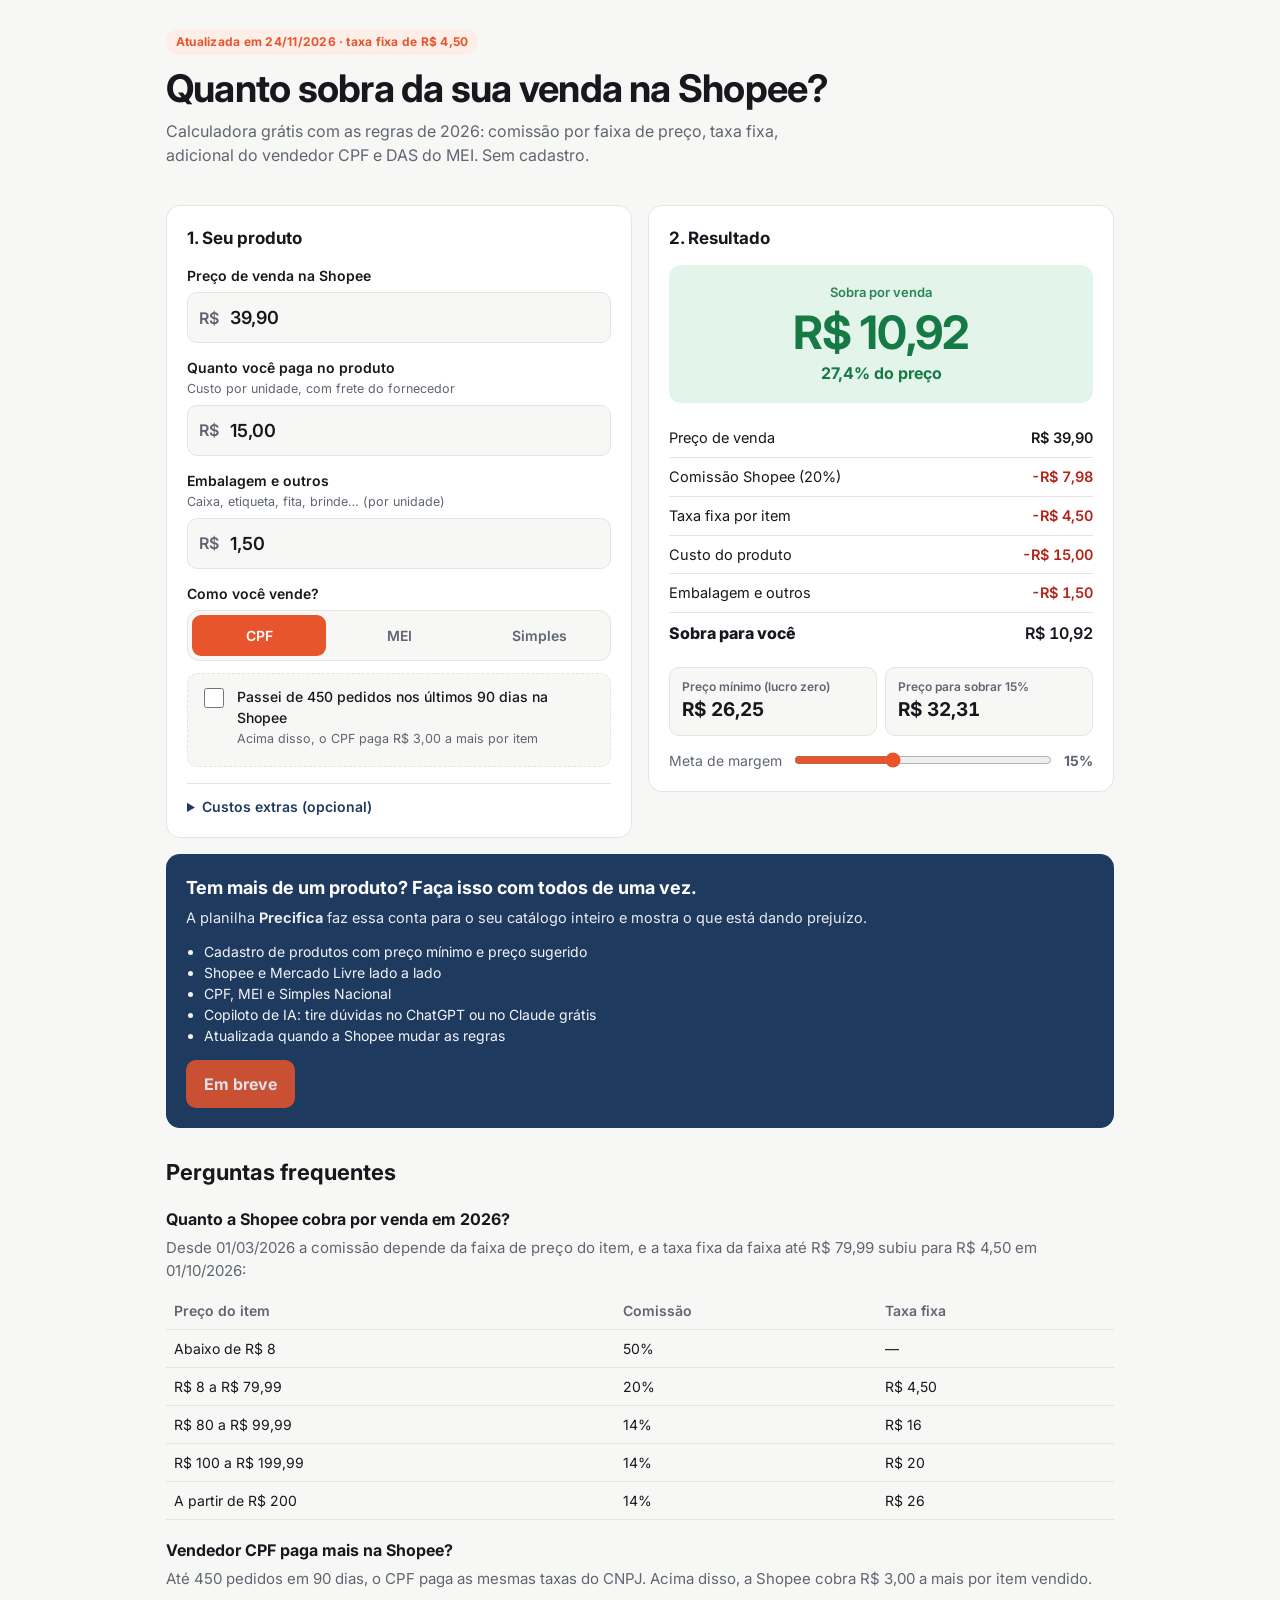
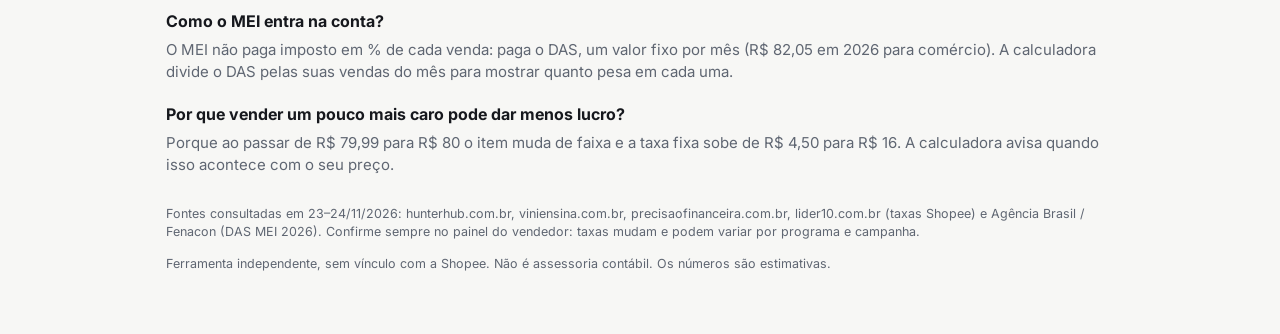
==== index.html @ aafb4a10 "Calculadora de taxas da Shopee 2026 (CPF, MEI e Simples) Co-Authored-By: Claude Opus 5.5 <noreply@an" ====
<!doctype html>
<html lang="pt-BR">
<head>
<meta charset="utf-8">
<meta name="viewport" content="width=device-width, initial-scale=1">
<title>Calculadora de Taxas da Shopee 2026 (CPF e MEI) — Grátis | Precifica</title>
<meta name="description" content="Calcule grátis quanto sobra em cada venda na Shopee com as taxas de 2026: comissão por faixa, taxa fixa de R$ 4,50, adicional do vendedor CPF e DAS do MEI. Descubra o preço mínimo e o preço certo.">
<meta property="og:title" content="Calculadora de Taxas da Shopee 2026 — CPF e MEI">
<meta property="og:description" content="Descubra em 30 segundos quanto sobra em cada venda na Shopee com as regras de 2026.">
<meta property="og:type" content="website">
<link rel="preconnect" href="https://fonts.googleapis.com">
<link rel="preconnect" href="https://fonts.gstatic.com" crossorigin>
<link href="https://fonts.googleapis.com/css2?family=Inter:wght@400;500;600;700;800&display=swap" rel="stylesheet">
<style>
:root{
  --bg:#f7f7f5; --card:#ffffff; --ink:#16181d; --muted:#5f6672; --line:#e4e4e0;
  --accent:#e8552d; --accent-ink:#ffffff; --accent-soft:#fdeee8;
  --good:#167a45; --good-soft:#e3f4ea; --warn:#9a5b00; --warn-soft:#fdf1dc; --bad:#b42318; --bad-soft:#fde5e3;
  --navy:#1f3a5f; --radius:14px;
}
@media (prefers-color-scheme: dark){
  :root:not([data-theme="light"]){
    --bg:#111317; --card:#1a1d23; --ink:#eceef2; --muted:#a2a9b5; --line:#2c3039;
    --accent:#ff7a52; --accent-ink:#1a0d08; --accent-soft:#3a2118;
    --good:#5fd08f; --good-soft:#163024; --warn:#f2b555; --warn-soft:#332611; --bad:#ff8a80; --bad-soft:#3a1a18;
    --navy:#9fbbe0;
  }
}
:root[data-theme="dark"]{
  --bg:#111317; --card:#1a1d23; --ink:#eceef2; --muted:#a2a9b5; --line:#2c3039;
  --accent:#ff7a52; --accent-ink:#1a0d08; --accent-soft:#3a2118;
  --good:#5fd08f; --good-soft:#163024; --warn:#f2b555; --warn-soft:#332611; --bad:#ff8a80; --bad-soft:#3a1a18;
  --navy:#9fbbe0;
}
*{box-sizing:border-box}
html,body{margin:0}
body{background:var(--bg);color:var(--ink);font-family:Inter,system-ui,-apple-system,"Segoe UI",Roboto,sans-serif;font-size:16px;line-height:1.5}
.wrap{max-width:980px;margin:0 auto;padding:20px 16px 48px}
header{padding:8px 0 18px}
.badge{display:inline-block;background:var(--accent-soft);color:var(--accent);font-weight:700;font-size:12px;letter-spacing:.02em;padding:4px 10px;border-radius:999px}
h1{font-size:clamp(26px,5vw,38px);line-height:1.15;margin:12px 0 8px;letter-spacing:-.02em}
.lead{color:var(--muted);margin:0;max-width:640px}
.grid{display:grid;grid-template-columns:1fr;gap:16px;margin-top:20px}
@media(min-width:860px){.grid{grid-template-columns:1fr 1fr;align-items:start}}
.card{background:var(--card);border:1px solid var(--line);border-radius:var(--radius);padding:20px}
.card h2{font-size:17px;margin:0 0 14px}
label{display:block;font-weight:600;font-size:14px;margin:14px 0 6px}
label:first-of-type{margin-top:0}
.hint{display:block;font-weight:400;color:var(--muted);font-size:12.5px;margin-top:2px}
.money{position:relative}
.money span{position:absolute;left:12px;top:50%;transform:translateY(-50%);color:var(--muted);font-weight:600;pointer-events:none}
input[type=text],input[type=number]{width:100%;font:inherit;font-size:18px;font-weight:600;color:var(--ink);background:var(--bg);border:1.5px solid var(--line);border-radius:10px;padding:11px 12px}
.money input{padding-left:42px}
input:focus{outline:none;border-color:var(--accent)}
.seg{display:grid;grid-template-columns:repeat(3,1fr);gap:6px;background:var(--bg);border:1.5px solid var(--line);border-radius:12px;padding:4px}
.seg button{font:inherit;font-size:14px;font-weight:600;border:0;border-radius:9px;padding:10px 4px;background:transparent;color:var(--muted);cursor:pointer}
.seg button[aria-pressed=true]{background:var(--accent);color:var(--accent-ink)}
.sub{margin-top:12px;padding:12px;border-radius:10px;background:var(--bg);border:1px dashed var(--line)}
.sub label{margin-top:0}
.check{display:flex;gap:10px;align-items:flex-start;font-weight:500;font-size:14px;cursor:pointer}
.check input{width:20px;height:20px;margin-top:2px;accent-color:var(--accent)}
details{margin-top:16px;border-top:1px solid var(--line);padding-top:12px}
summary{cursor:pointer;font-weight:600;font-size:14px;color:var(--navy)}
.row3{display:grid;grid-template-columns:repeat(3,1fr);gap:8px}
.row3 label{font-size:12.5px}
.row3 input{font-size:16px}
.hero{border-radius:12px;padding:18px;text-align:center;background:var(--good-soft);color:var(--good)}
.hero.warn{background:var(--warn-soft);color:var(--warn)}
.hero.bad{background:var(--bad-soft);color:var(--bad)}
.hero small{display:block;font-weight:600;font-size:13px;opacity:.9}
.hero strong{display:block;font-size:clamp(34px,8vw,46px);line-height:1.1;letter-spacing:-.02em;margin:4px 0}
.hero .m{font-weight:700}
.lines{list-style:none;margin:16px 0 0;padding:0}
.lines li{display:flex;justify-content:space-between;gap:12px;padding:8px 0;border-bottom:1px solid var(--line);font-size:14.5px}
.lines li span:last-child{font-variant-numeric:tabular-nums;font-weight:600;white-space:nowrap}
.lines li.tot{font-weight:800;border-bottom:0;font-size:16px}
.lines .neg{color:var(--bad)}
.pills{display:grid;grid-template-columns:1fr 1fr;gap:8px;margin-top:14px}
.pill{background:var(--bg);border:1px solid var(--line);border-radius:10px;padding:10px 12px}
.pill small{display:block;color:var(--muted);font-size:12px;font-weight:600}
.pill b{font-size:19px;font-variant-numeric:tabular-nums}
.tip{margin-top:14px;padding:12px 14px;border-radius:10px;background:var(--warn-soft);color:var(--warn);font-size:14px;font-weight:600}
.tip[hidden]{display:none}
.target{display:flex;align-items:center;gap:10px;margin-top:14px;font-size:14px;color:var(--muted)}
.target input{flex:1;accent-color:var(--accent)}
.cta{margin-top:16px;background:var(--navy);color:#fff;border-radius:var(--radius);padding:20px}
:root[data-theme="dark"] .cta{background:#22324a}
@media (prefers-color-scheme: dark){:root:not([data-theme="light"]) .cta{background:#22324a}}
.cta h3{margin:0 0 6px;font-size:18px}
.cta p{margin:0 0 12px;opacity:.9;font-size:14.5px}
.cta ul{margin:0 0 14px;padding-left:18px;font-size:14px;opacity:.95}
.btn{display:inline-block;background:var(--accent);color:#fff;text-decoration:none;font-weight:700;padding:12px 18px;border-radius:10px}
.faq{margin-top:28px}
.faq h2{font-size:22px;margin:0 0 12px}
.faq h3{font-size:16px;margin:18px 0 6px}
.faq p{margin:0;color:var(--muted);font-size:15px}
table{width:100%;border-collapse:collapse;margin-top:10px;font-size:14px}
th,td{text-align:left;padding:8px;border-bottom:1px solid var(--line)}
th{color:var(--muted);font-weight:600}
footer{margin-top:28px;color:var(--muted);font-size:12.5px}
.sticky{position:fixed;left:0;right:0;bottom:0;display:flex;justify-content:space-between;align-items:center;gap:12px;padding:12px 16px;background:var(--card);border-top:1px solid var(--line);box-shadow:0 -6px 20px rgba(0,0,0,.08);font-weight:700;z-index:10;transition:transform .2s}
.sticky.off{transform:translateY(110%)}
.sticky b{font-size:20px}
.sticky .s-good{color:var(--good)} .sticky .s-warn{color:var(--warn)} .sticky .s-bad{color:var(--bad)}
.sticky a{font-size:14px;color:var(--accent);text-decoration:none;white-space:nowrap}
@media(min-width:860px){.sticky{display:none}}
@media(max-width:859px){.wrap{padding-bottom:90px}}
footer a{color:var(--muted)}
</style>
</head>
<body>
<div class="wrap">
  <header>
    <span class="badge">Atualizada em 24/11/2026 · taxa fixa de R$ 4,50</span>
    <h1>Quanto sobra da sua venda na Shopee?</h1>
    <p class="lead">Calculadora grátis com as regras de 2026: comissão por faixa de preço, taxa fixa, adicional do vendedor CPF e DAS do MEI. Sem cadastro.</p>
  </header>

  <div class="grid">
    <section class="card" aria-labelledby="t-dados">
      <h2 id="t-dados">1. Seu produto</h2>
      <label for="preco">Preço de venda na Shopee</label>
      <div class="money"><span>R$</span><input id="preco" type="text" inputmode="decimal" value="39,90" autocomplete="off"></div>
      <label for="custo">Quanto você paga no produto <span class="hint">Custo por unidade, com frete do fornecedor</span></label>
      <div class="money"><span>R$</span><input id="custo" type="text" inputmode="decimal" value="15,00" autocomplete="off"></div>
      <label for="emb">Embalagem e outros <span class="hint">Caixa, etiqueta, fita, brinde… (por unidade)</span></label>
      <div class="money"><span>R$</span><input id="emb" type="text" inputmode="decimal" value="1,50" autocomplete="off"></div>

      <label>Como você vende?</label>
      <div class="seg" role="group" aria-label="Tipo de vendedor">
        <button type="button" data-reg="cpf" aria-pressed="true">CPF</button>
        <button type="button" data-reg="mei" aria-pressed="false">MEI</button>
        <button type="button" data-reg="sn" aria-pressed="false">Simples</button>
      </div>
      <div class="sub" id="sub-cpf">
        <label class="check"><input id="cpf450" type="checkbox"><span>Passei de 450 pedidos nos últimos 90 dias na Shopee<span class="hint">Acima disso, o CPF paga R$ 3,00 a mais por item</span></span></label>
      </div>
      <div class="sub" id="sub-mei" hidden>
        <label for="vendas">Quantas vendas você faz por mês? <span class="hint">O DAS do MEI (R$ 82,05/mês) é dividido entre elas</span></label>
        <input id="vendas" type="number" inputmode="numeric" min="1" value="50">
      </div>
      <div class="sub" id="sub-sn" hidden>
        <label for="aliq">Sua alíquota do Simples (%) <span class="hint">Quem fatura até R$ 180 mil/ano no comércio começa em 4%</span></label>
        <input id="aliq" type="text" inputmode="decimal" value="4">
      </div>

      <details>
        <summary>Custos extras (opcional)</summary>
        <div class="row3" style="margin-top:10px">
          <div><label for="ads">Anúncios (%)</label><input id="ads" type="text" inputmode="decimal" value="0"></div>
          <div><label for="dev">Devoluções (%)</label><input id="dev" type="text" inputmode="decimal" value="0"></div>
          <div><label for="camp">Campanha (%)</label><input id="camp" type="text" inputmode="decimal" value="0"></div>
        </div>
      </details>
    </section>

    <section class="card" aria-labelledby="t-res" aria-live="polite">
      <h2 id="t-res">2. Resultado</h2>
      <div class="hero" id="hero">
        <small id="hero-lbl">Sobra por venda</small>
        <strong id="lucro">R$ 0,00</strong>
        <span class="m" id="margem">0% do preço</span>
      </div>
      <ul class="lines" id="lines"></ul>
      <div class="pills">
        <div class="pill"><small>Preço mínimo (lucro zero)</small><b id="pmin">—</b></div>
        <div class="pill"><small id="palvo-lbl">Preço para sobrar 15%</small><b id="palvo">—</b></div>
      </div>
      <div class="target"><span>Meta de margem</span><input id="meta" type="range" min="0" max="40" step="1" value="15"><b id="meta-v">15%</b></div>
      <div class="tip" id="tip" hidden></div>
    </section>
  </div>

  <aside class="cta">
    <h3>Tem mais de um produto? Faça isso com todos de uma vez.</h3>
    <p>A planilha <b>Precifica</b> faz essa conta para o seu catálogo inteiro e mostra o que está dando prejuízo.</p>
    <ul>
      <li>Cadastro de produtos com preço mínimo e preço sugerido</li>
      <li>Shopee e Mercado Livre lado a lado</li>
      <li>CPF, MEI e Simples Nacional</li>
      <li>Copiloto de IA: tire dúvidas no ChatGPT ou no Claude grátis</li>
      <li>Atualizada quando a Shopee mudar as regras</li>
    </ul>
    <span class="btn" id="cta-link" style="opacity:.85;cursor:default">Em breve</span>
  </aside>

  <section class="faq">
    <h2>Perguntas frequentes</h2>
    <h3>Quanto a Shopee cobra por venda em 2026?</h3>
    <p>Desde 01/03/2026 a comissão depende da faixa de preço do item, e a taxa fixa da faixa até R$ 79,99 subiu para R$ 4,50 em 01/10/2026:</p>
    <table>
      <thead><tr><th>Preço do item</th><th>Comissão</th><th>Taxa fixa</th></tr></thead>
      <tbody>
        <tr><td>Abaixo de R$ 8</td><td>50%</td><td>—</td></tr>
        <tr><td>R$ 8 a R$ 79,99</td><td>20%</td><td>R$ 4,50</td></tr>
        <tr><td>R$ 80 a R$ 99,99</td><td>14%</td><td>R$ 16</td></tr>
        <tr><td>R$ 100 a R$ 199,99</td><td>14%</td><td>R$ 20</td></tr>
        <tr><td>A partir de R$ 200</td><td>14%</td><td>R$ 26</td></tr>
      </tbody>
    </table>
    <h3>Vendedor CPF paga mais na Shopee?</h3>
    <p>Até 450 pedidos em 90 dias, o CPF paga as mesmas taxas do CNPJ. Acima disso, a Shopee cobra R$ 3,00 a mais por item vendido.</p>
    <h3>Como o MEI entra na conta?</h3>
    <p>O MEI não paga imposto em % de cada venda: paga o DAS, um valor fixo por mês (R$ 82,05 em 2026 para comércio). A calculadora divide o DAS pelas suas vendas do mês para mostrar quanto pesa em cada uma.</p>
    <h3>Por que vender um pouco mais caro pode dar menos lucro?</h3>
    <p>Porque ao passar de R$ 79,99 para R$ 80 o item muda de faixa e a taxa fixa sobe de R$ 4,50 para R$ 16. A calculadora avisa quando isso acontece com o seu preço.</p>
  </section>

  <footer>
    <p>Fontes consultadas em 23–24/11/2026: hunterhub.com.br, viniensina.com.br, precisaofinanceira.com.br, lider10.com.br (taxas Shopee) e Agência Brasil / Fenacon (DAS MEI 2026). Confirme sempre no painel do vendedor: taxas mudam e podem variar por programa e campanha.</p>
    <p>Ferramenta independente, sem vínculo com a Shopee. Não é assessoria contábil. Os números são estimativas.</p>
  </footer>
</div>

<div class="sticky" id="sticky"><span style="white-space:nowrap">Sobra: <b id="st-v">R$ 0,00</b></span><a href="#t-res">Ver conta ↓</a></div>
<script>
// CALC-START
const TIERS = [
  {lo: 0,   com: 0.50, fix: 0},
  {lo: 8,   com: 0.20, fix: 4.5},
  {lo: 80,  com: 0.14, fix: 16},
  {lo: 100, com: 0.14, fix: 20},
  {lo: 200, com: 0.14, fix: 26},
];
const DAS_MEI = 82.05, CPF_EXTRA = 3;

function tierIdx(p){ let i = 0; TIERS.forEach((t, k) => { if (p >= t.lo) i = k; }); return i; }

// s = {custo, emb, reg, cpf450, vendas, aliq, ads, dev, camp}
function fixedPerSale(s){
  const das = s.reg === 'mei' ? DAS_MEI / Math.max(1, s.vendas || 1) : 0;
  const extra = (s.reg === 'cpf' && s.cpf450) ? CPF_EXTRA : 0;
  return {das, extra};
}
function pctTax(s){ return s.reg === 'sn' ? (s.aliq || 0) : 0; }

function breakdown(p, s){
  const t = TIERS[tierIdx(p)], {das, extra} = fixedPerSale(s), imp = pctTax(s);
  const it = {
    comissao: p * t.com, fixa: t.fix, extra, imposto: p * imp,
    ads: p * s.ads, dev: p * s.dev, camp: p * s.camp, custo: s.custo, emb: s.emb, das,
  };
  const lucro = p - Object.values(it).reduce((a, b) => a + b, 0);
  return {tier: t, it, lucro, margem: p > 0 ? lucro / p : 0};
}

function priceFor(m, s){
  const {das, extra} = fixedPerSale(s);
  const varPct = pctTax(s) + s.ads + s.dev + s.camp;
  let best = null;
  TIERS.forEach((t, i) => {
    const den = 1 - t.com - varPct - m;
    if (den <= 0) return;
    const hi = i < TIERS.length - 1 ? TIERS[i + 1].lo : Infinity;
    const cand = Math.max((s.custo + s.emb + das + extra + t.fix) / den, t.lo);
    if (cand < hi && (best === null || cand < best)) best = cand;
  });
  return best;
}

// Se baixar o preço para logo abaixo da faixa atual der mais lucro, devolve a dica
function stepTip(p, s){
  const i = tierIdx(p);
  if (i < 2) return null;
  const below = Math.round((TIERS[i].lo - 0.01) * 100) / 100;
  const now = breakdown(p, s).lucro, alt = breakdown(below, s).lucro;
  return alt > now ? {below, ganho: alt - now} : null;
}
// CALC-END

const $ = id => document.getElementById(id);
const brl = v => v.toLocaleString('pt-BR', {style: 'currency', currency: 'BRL'});
const num = el => { const v = parseFloat(String(el.value).replace(/\./g, '').replace(',', '.')); return isFinite(v) ? v : 0; };
const pct = el => num(el) / 100;
let reg = 'cpf';

function state(){
  return {custo: num($('custo')), emb: num($('emb')), reg, cpf450: $('cpf450').checked,
          vendas: num($('vendas')), aliq: pct($('aliq')), ads: pct($('ads')), dev: pct($('dev')), camp: pct($('camp'))};
}

function render(){
  const p = num($('preco')), s = state(), meta = Number($('meta').value) / 100;
  $('meta-v').textContent = Math.round(meta * 100) + '%';
  $('palvo-lbl').textContent = 'Preço para sobrar ' + Math.round(meta * 100) + '%';
  const b = breakdown(p, s);
  const hero = $('hero');
  hero.className = 'hero' + (b.lucro < 0 ? ' bad' : (b.margem < meta ? ' warn' : ''));
  $('hero-lbl').textContent = b.lucro < 0 ? 'Você PERDE em cada venda' : 'Sobra por venda';
  $('lucro').textContent = brl(b.lucro);
  $('margem').textContent = (b.margem * 100).toLocaleString('pt-BR', {maximumFractionDigits: 1}) + '% do preço';

  const t = b.tier, L = [];
  L.push(['Preço de venda', p, false]);
  L.push([`Comissão Shopee (${Math.round(t.com * 100)}%)`, -b.it.comissao, true]);
  if (t.fix) L.push(['Taxa fixa por item', -b.it.fixa, true]);
  if (b.it.extra) L.push(['Adicional vendedor CPF', -b.it.extra, true]);
  if (b.it.imposto) L.push(['Imposto do Simples', -b.it.imposto, true]);
  if (b.it.ads) L.push(['Anúncios', -b.it.ads, true]);
  if (b.it.dev) L.push(['Devoluções', -b.it.dev, true]);
  if (b.it.camp) L.push(['Campanha', -b.it.camp, true]);
  L.push(['Custo do produto', -b.it.custo, true]);
  if (b.it.emb) L.push(['Embalagem e outros', -b.it.emb, true]);
  if (b.it.das) L.push(['DAS do MEI (parte desta venda)', -b.it.das, true]);
  $('lines').innerHTML = L.map(([k, v, neg]) =>
    `<li><span>${k}</span><span class="${neg && v < 0 ? 'neg' : ''}">${brl(v)}</span></li>`).join('') +
    `<li class="tot"><span>Sobra para você</span><span>${brl(b.lucro)}</span></li>`;

  const pmin = priceFor(0, s), palvo = priceFor(meta, s);
  $('pmin').textContent = pmin ? brl(pmin) : '—';
  $('palvo').textContent = palvo ? brl(palvo) : '—';

  const sv = $('st-v');
  sv.textContent = brl(b.lucro) + ' · ' + (b.margem * 100).toLocaleString('pt-BR', {maximumFractionDigits: 0}) + '%';
  sv.className = b.lucro < 0 ? 's-bad' : (b.margem < meta ? 's-warn' : 's-good');
  const tip = stepTip(p, s);
  if (tip){
    $('tip').hidden = false;
    $('tip').textContent = `⚠️ Atenção ao degrau de faixa: vendendo a ${brl(tip.below)} você ganharia ${brl(tip.ganho)} a MAIS por venda, porque muda a faixa de taxa da Shopee.`;
  } else $('tip').hidden = true;
}

document.querySelectorAll('.seg button').forEach(btn => btn.addEventListener('click', () => {
  reg = btn.dataset.reg;
  document.querySelectorAll('.seg button').forEach(b => b.setAttribute('aria-pressed', String(b === btn)));
  ['cpf', 'mei', 'sn'].forEach(r => { $('sub-' + r).hidden = r !== reg; });
  render();
}));
document.querySelectorAll('input').forEach(el => el.addEventListener('input', render));
render();
// esconde a barra fixa quando o card de resultado já está na tela
if ('IntersectionObserver' in window){
  new IntersectionObserver(es => es.forEach(e => $('sticky').classList.toggle('off', e.isIntersecting)), {threshold: .25})
    .observe(document.getElementById('hero'));
}
</script>
<script type="application/ld+json">
{"@context":"https://schema.org","@type":"FAQPage","mainEntity":[
{"@type":"Question","name":"Quanto a Shopee cobra por venda em 2026?","acceptedAnswer":{"@type":"Answer","text":"Desde 01/03/2026 a comissão depende da faixa de preço: abaixo de R$ 8, 50%; de R$ 8 a R$ 79,99, 20% + R$ 4,50 (desde 01/10/2026); de R$ 80 a R$ 99,99, 14% + R$ 16; de R$ 100 a R$ 199,99, 14% + R$ 20; a partir de R$ 200, 14% + R$ 26."}},
{"@type":"Question","name":"Vendedor CPF paga mais na Shopee?","acceptedAnswer":{"@type":"Answer","text":"Até 450 pedidos em 90 dias o CPF paga as mesmas taxas do CNPJ. Acima disso, há um adicional de R$ 3,00 por item vendido."}},
{"@type":"Question","name":"Como o MEI entra na conta?","acceptedAnswer":{"@type":"Answer","text":"O MEI paga o DAS, um valor fixo mensal (R$ 82,05 em 2026 para comércio). Dividindo o DAS pelas vendas do mês, você descobre quanto ele pesa em cada venda."}}
]}
</script>
</body>
</html>
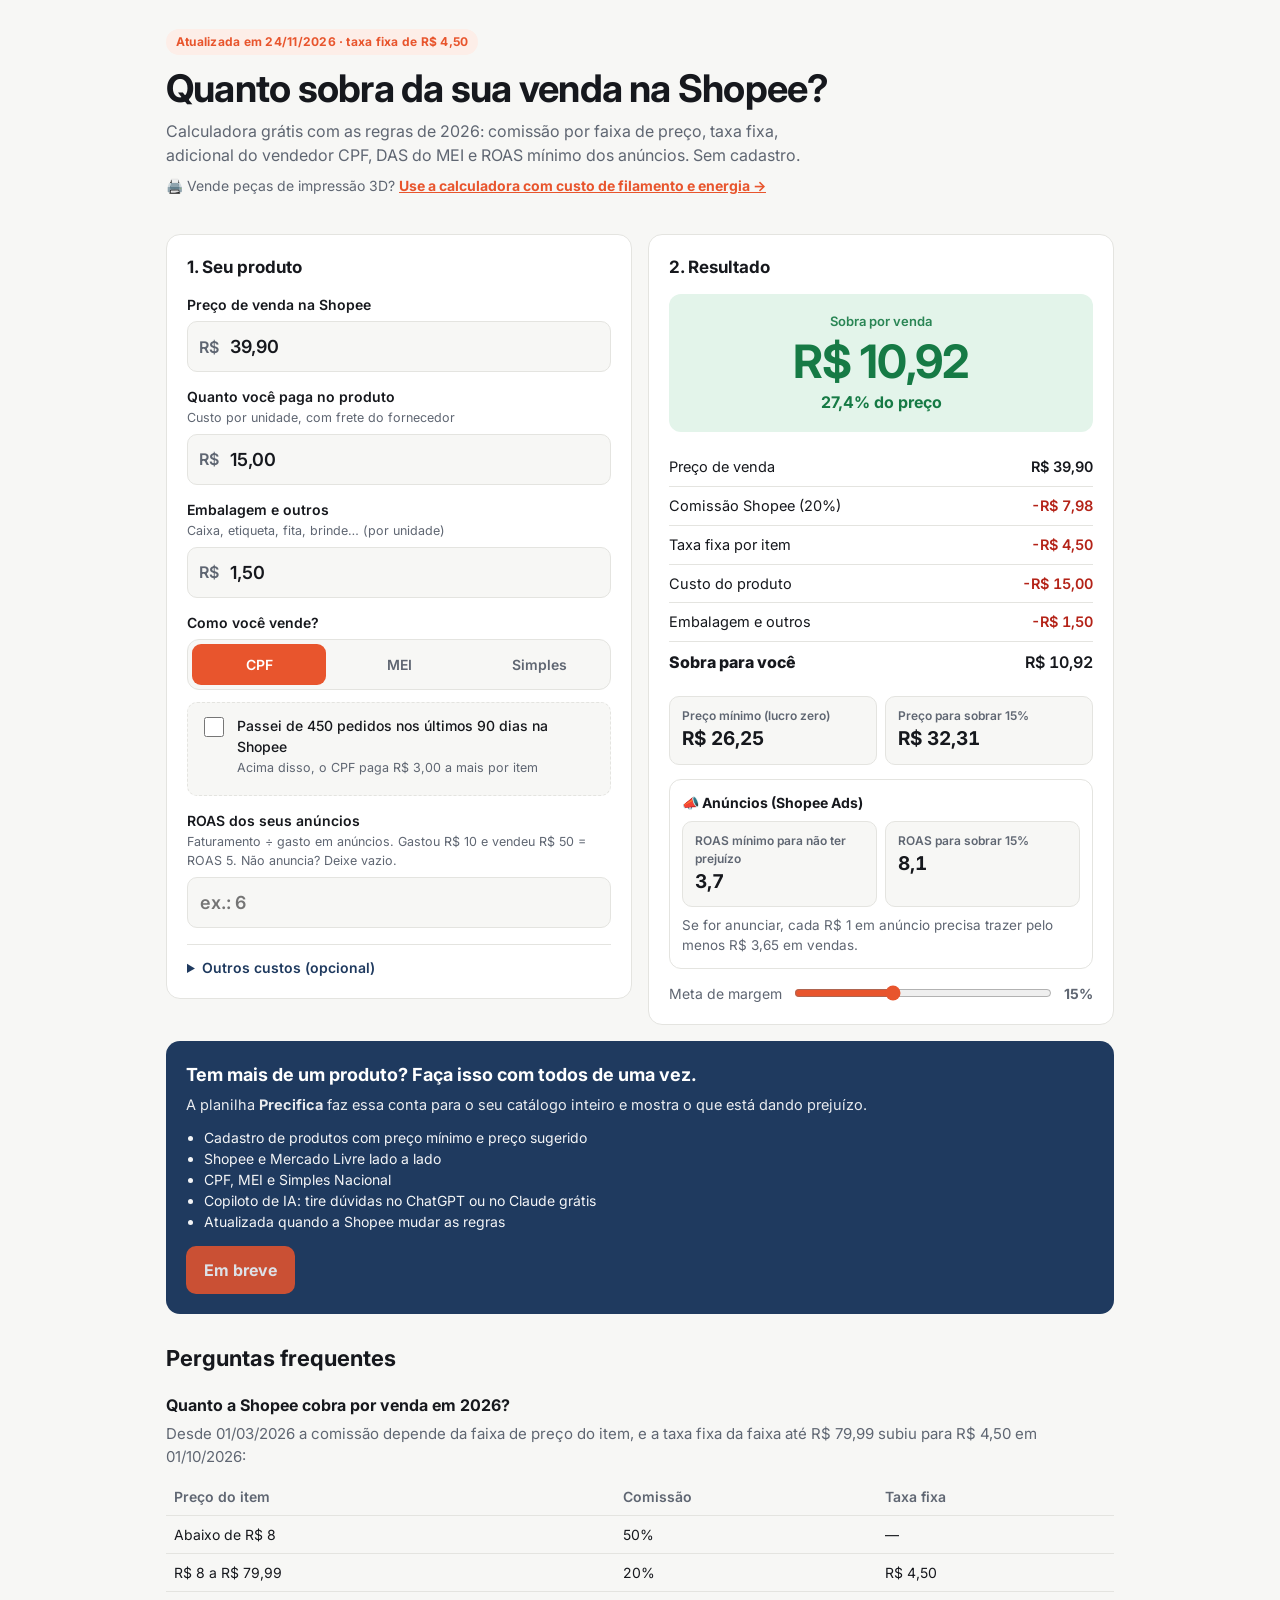
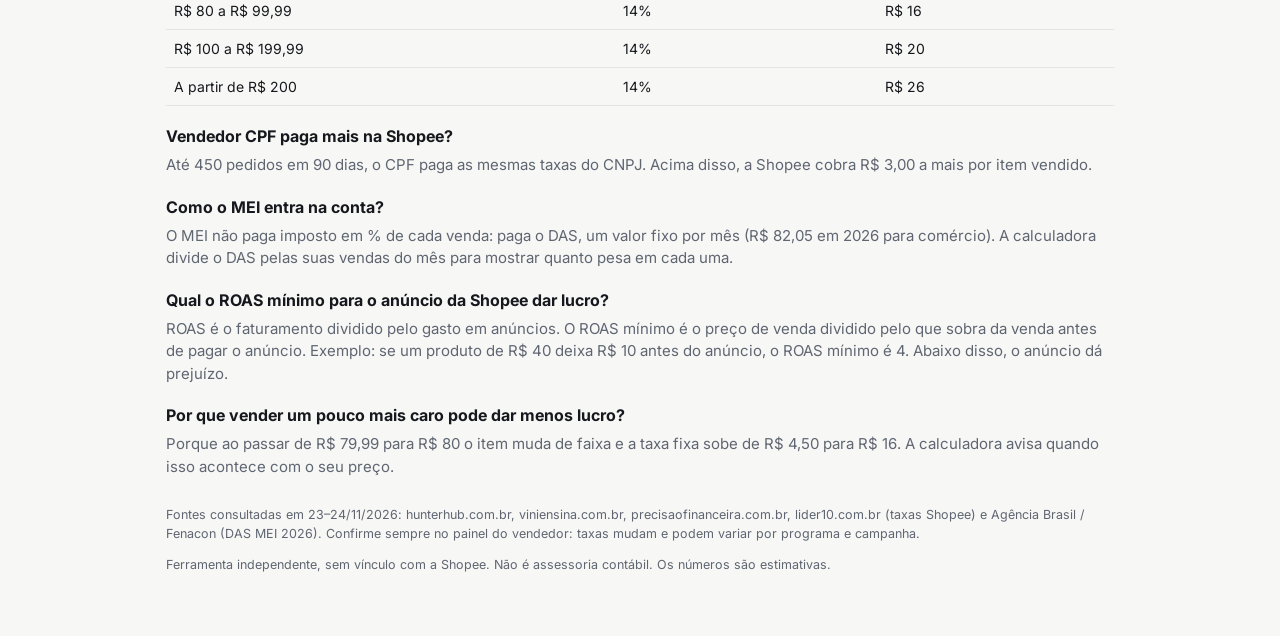
==== commit bed019be: "ROAS mínimo dos anúncios e calculadora de impressão 3D - calc.js e style.css compartilhados entre as" ====
--- a/index.html
+++ b/index.html
@@ -11,109 +11,15 @@
 <link rel="preconnect" href="https://fonts.googleapis.com">
 <link rel="preconnect" href="https://fonts.gstatic.com" crossorigin>
 <link href="https://fonts.googleapis.com/css2?family=Inter:wght@400;500;600;700;800&display=swap" rel="stylesheet">
-<style>
-:root{
-  --bg:#f7f7f5; --card:#ffffff; --ink:#16181d; --muted:#5f6672; --line:#e4e4e0;
-  --accent:#e8552d; --accent-ink:#ffffff; --accent-soft:#fdeee8;
-  --good:#167a45; --good-soft:#e3f4ea; --warn:#9a5b00; --warn-soft:#fdf1dc; --bad:#b42318; --bad-soft:#fde5e3;
-  --navy:#1f3a5f; --radius:14px;
-}
-@media (prefers-color-scheme: dark){
-  :root:not([data-theme="light"]){
-    --bg:#111317; --card:#1a1d23; --ink:#eceef2; --muted:#a2a9b5; --line:#2c3039;
-    --accent:#ff7a52; --accent-ink:#1a0d08; --accent-soft:#3a2118;
-    --good:#5fd08f; --good-soft:#163024; --warn:#f2b555; --warn-soft:#332611; --bad:#ff8a80; --bad-soft:#3a1a18;
-    --navy:#9fbbe0;
-  }
-}
-:root[data-theme="dark"]{
-  --bg:#111317; --card:#1a1d23; --ink:#eceef2; --muted:#a2a9b5; --line:#2c3039;
-  --accent:#ff7a52; --accent-ink:#1a0d08; --accent-soft:#3a2118;
-  --good:#5fd08f; --good-soft:#163024; --warn:#f2b555; --warn-soft:#332611; --bad:#ff8a80; --bad-soft:#3a1a18;
-  --navy:#9fbbe0;
-}
-*{box-sizing:border-box}
-html,body{margin:0}
-body{background:var(--bg);color:var(--ink);font-family:Inter,system-ui,-apple-system,"Segoe UI",Roboto,sans-serif;font-size:16px;line-height:1.5}
-.wrap{max-width:980px;margin:0 auto;padding:20px 16px 48px}
-header{padding:8px 0 18px}
-.badge{display:inline-block;background:var(--accent-soft);color:var(--accent);font-weight:700;font-size:12px;letter-spacing:.02em;padding:4px 10px;border-radius:999px}
-h1{font-size:clamp(26px,5vw,38px);line-height:1.15;margin:12px 0 8px;letter-spacing:-.02em}
-.lead{color:var(--muted);margin:0;max-width:640px}
-.grid{display:grid;grid-template-columns:1fr;gap:16px;margin-top:20px}
-@media(min-width:860px){.grid{grid-template-columns:1fr 1fr;align-items:start}}
-.card{background:var(--card);border:1px solid var(--line);border-radius:var(--radius);padding:20px}
-.card h2{font-size:17px;margin:0 0 14px}
-label{display:block;font-weight:600;font-size:14px;margin:14px 0 6px}
-label:first-of-type{margin-top:0}
-.hint{display:block;font-weight:400;color:var(--muted);font-size:12.5px;margin-top:2px}
-.money{position:relative}
-.money span{position:absolute;left:12px;top:50%;transform:translateY(-50%);color:var(--muted);font-weight:600;pointer-events:none}
-input[type=text],input[type=number]{width:100%;font:inherit;font-size:18px;font-weight:600;color:var(--ink);background:var(--bg);border:1.5px solid var(--line);border-radius:10px;padding:11px 12px}
-.money input{padding-left:42px}
-input:focus{outline:none;border-color:var(--accent)}
-.seg{display:grid;grid-template-columns:repeat(3,1fr);gap:6px;background:var(--bg);border:1.5px solid var(--line);border-radius:12px;padding:4px}
-.seg button{font:inherit;font-size:14px;font-weight:600;border:0;border-radius:9px;padding:10px 4px;background:transparent;color:var(--muted);cursor:pointer}
-.seg button[aria-pressed=true]{background:var(--accent);color:var(--accent-ink)}
-.sub{margin-top:12px;padding:12px;border-radius:10px;background:var(--bg);border:1px dashed var(--line)}
-.sub label{margin-top:0}
-.check{display:flex;gap:10px;align-items:flex-start;font-weight:500;font-size:14px;cursor:pointer}
-.check input{width:20px;height:20px;margin-top:2px;accent-color:var(--accent)}
-details{margin-top:16px;border-top:1px solid var(--line);padding-top:12px}
-summary{cursor:pointer;font-weight:600;font-size:14px;color:var(--navy)}
-.row3{display:grid;grid-template-columns:repeat(3,1fr);gap:8px}
-.row3 label{font-size:12.5px}
-.row3 input{font-size:16px}
-.hero{border-radius:12px;padding:18px;text-align:center;background:var(--good-soft);color:var(--good)}
-.hero.warn{background:var(--warn-soft);color:var(--warn)}
-.hero.bad{background:var(--bad-soft);color:var(--bad)}
-.hero small{display:block;font-weight:600;font-size:13px;opacity:.9}
-.hero strong{display:block;font-size:clamp(34px,8vw,46px);line-height:1.1;letter-spacing:-.02em;margin:4px 0}
-.hero .m{font-weight:700}
-.lines{list-style:none;margin:16px 0 0;padding:0}
-.lines li{display:flex;justify-content:space-between;gap:12px;padding:8px 0;border-bottom:1px solid var(--line);font-size:14.5px}
-.lines li span:last-child{font-variant-numeric:tabular-nums;font-weight:600;white-space:nowrap}
-.lines li.tot{font-weight:800;border-bottom:0;font-size:16px}
-.lines .neg{color:var(--bad)}
-.pills{display:grid;grid-template-columns:1fr 1fr;gap:8px;margin-top:14px}
-.pill{background:var(--bg);border:1px solid var(--line);border-radius:10px;padding:10px 12px}
-.pill small{display:block;color:var(--muted);font-size:12px;font-weight:600}
-.pill b{font-size:19px;font-variant-numeric:tabular-nums}
-.tip{margin-top:14px;padding:12px 14px;border-radius:10px;background:var(--warn-soft);color:var(--warn);font-size:14px;font-weight:600}
-.tip[hidden]{display:none}
-.target{display:flex;align-items:center;gap:10px;margin-top:14px;font-size:14px;color:var(--muted)}
-.target input{flex:1;accent-color:var(--accent)}
-.cta{margin-top:16px;background:var(--navy);color:#fff;border-radius:var(--radius);padding:20px}
-:root[data-theme="dark"] .cta{background:#22324a}
-@media (prefers-color-scheme: dark){:root:not([data-theme="light"]) .cta{background:#22324a}}
-.cta h3{margin:0 0 6px;font-size:18px}
-.cta p{margin:0 0 12px;opacity:.9;font-size:14.5px}
-.cta ul{margin:0 0 14px;padding-left:18px;font-size:14px;opacity:.95}
-.btn{display:inline-block;background:var(--accent);color:#fff;text-decoration:none;font-weight:700;padding:12px 18px;border-radius:10px}
-.faq{margin-top:28px}
-.faq h2{font-size:22px;margin:0 0 12px}
-.faq h3{font-size:16px;margin:18px 0 6px}
-.faq p{margin:0;color:var(--muted);font-size:15px}
-table{width:100%;border-collapse:collapse;margin-top:10px;font-size:14px}
-th,td{text-align:left;padding:8px;border-bottom:1px solid var(--line)}
-th{color:var(--muted);font-weight:600}
-footer{margin-top:28px;color:var(--muted);font-size:12.5px}
-.sticky{position:fixed;left:0;right:0;bottom:0;display:flex;justify-content:space-between;align-items:center;gap:12px;padding:12px 16px;background:var(--card);border-top:1px solid var(--line);box-shadow:0 -6px 20px rgba(0,0,0,.08);font-weight:700;z-index:10;transition:transform .2s}
-.sticky.off{transform:translateY(110%)}
-.sticky b{font-size:20px}
-.sticky .s-good{color:var(--good)} .sticky .s-warn{color:var(--warn)} .sticky .s-bad{color:var(--bad)}
-.sticky a{font-size:14px;color:var(--accent);text-decoration:none;white-space:nowrap}
-@media(min-width:860px){.sticky{display:none}}
-@media(max-width:859px){.wrap{padding-bottom:90px}}
-footer a{color:var(--muted)}
-</style>
+<link rel="stylesheet" href="style.css">
 </head>
 <body>
 <div class="wrap">
   <header>
     <span class="badge">Atualizada em 24/11/2026 · taxa fixa de R$ 4,50</span>
     <h1>Quanto sobra da sua venda na Shopee?</h1>
-    <p class="lead">Calculadora grátis com as regras de 2026: comissão por faixa de preço, taxa fixa, adicional do vendedor CPF e DAS do MEI. Sem cadastro.</p>
+    <p class="lead">Calculadora grátis com as regras de 2026: comissão por faixa de preço, taxa fixa, adicional do vendedor CPF, DAS do MEI e ROAS mínimo dos anúncios. Sem cadastro.</p>
+    <p class="lead" style="margin-top:8px;font-size:14px">🖨️ Vende peças de impressão 3D? <a href="3d/" style="color:var(--accent);font-weight:700">Use a calculadora com custo de filamento e energia →</a></p>
   </header>
 
   <div class="grid">
@@ -144,10 +50,12 @@
         <input id="aliq" type="text" inputmode="decimal" value="4">
       </div>
 
+      <label for="roas">ROAS dos seus anúncios <span class="hint">Faturamento ÷ gasto em anúncios. Gastou R$ 10 e vendeu R$ 50 = ROAS 5. Não anuncia? Deixe vazio.</span></label>
+      <input id="roas" type="text" inputmode="decimal" value="" placeholder="ex.: 6" autocomplete="off">
+
       <details>
-        <summary>Custos extras (opcional)</summary>
-        <div class="row3" style="margin-top:10px">
-          <div><label for="ads">Anúncios (%)</label><input id="ads" type="text" inputmode="decimal" value="0"></div>
+        <summary>Outros custos (opcional)</summary>
+        <div class="row3" style="margin-top:10px;grid-template-columns:1fr 1fr">
           <div><label for="dev">Devoluções (%)</label><input id="dev" type="text" inputmode="decimal" value="0"></div>
           <div><label for="camp">Campanha (%)</label><input id="camp" type="text" inputmode="decimal" value="0"></div>
         </div>
@@ -165,6 +73,14 @@
       <div class="pills">
         <div class="pill"><small>Preço mínimo (lucro zero)</small><b id="pmin">—</b></div>
         <div class="pill"><small id="palvo-lbl">Preço para sobrar 15%</small><b id="palvo">—</b></div>
+      </div>
+      <div class="ads-box">
+        <div class="ads-t">📣 Anúncios (Shopee Ads)</div>
+        <div class="pills" style="margin-top:8px">
+          <div class="pill"><small>ROAS mínimo para não ter prejuízo</small><b id="rmin">—</b></div>
+          <div class="pill"><small id="ralvo-lbl">ROAS para sobrar 15%</small><b id="ralvo">—</b></div>
+        </div>
+        <p class="ads-msg" id="ads-msg"></p>
       </div>
       <div class="target"><span>Meta de margem</span><input id="meta" type="range" min="0" max="40" step="1" value="15"><b id="meta-v">15%</b></div>
       <div class="tip" id="tip" hidden></div>
@@ -202,6 +118,8 @@
     <p>Até 450 pedidos em 90 dias, o CPF paga as mesmas taxas do CNPJ. Acima disso, a Shopee cobra R$ 3,00 a mais por item vendido.</p>
     <h3>Como o MEI entra na conta?</h3>
     <p>O MEI não paga imposto em % de cada venda: paga o DAS, um valor fixo por mês (R$ 82,05 em 2026 para comércio). A calculadora divide o DAS pelas suas vendas do mês para mostrar quanto pesa em cada uma.</p>
+    <h3>Qual o ROAS mínimo para o anúncio da Shopee dar lucro?</h3>
+    <p>ROAS é o faturamento dividido pelo gasto em anúncios. O ROAS mínimo é o preço de venda dividido pelo que sobra da venda antes de pagar o anúncio. Exemplo: se um produto de R$ 40 deixa R$ 10 antes do anúncio, o ROAS mínimo é 4. Abaixo disso, o anúncio dá prejuízo.</p>
     <h3>Por que vender um pouco mais caro pode dar menos lucro?</h3>
     <p>Porque ao passar de R$ 79,99 para R$ 80 o item muda de faixa e a taxa fixa sobe de R$ 4,50 para R$ 16. A calculadora avisa quando isso acontece com o seu preço.</p>
   </section>
@@ -213,61 +131,8 @@
 </div>
 
 <div class="sticky" id="sticky"><span style="white-space:nowrap">Sobra: <b id="st-v">R$ 0,00</b></span><a href="#t-res">Ver conta ↓</a></div>
+<script src="calc.js"></script>
 <script>
-// CALC-START
-const TIERS = [
-  {lo: 0,   com: 0.50, fix: 0},
-  {lo: 8,   com: 0.20, fix: 4.5},
-  {lo: 80,  com: 0.14, fix: 16},
-  {lo: 100, com: 0.14, fix: 20},
-  {lo: 200, com: 0.14, fix: 26},
-];
-const DAS_MEI = 82.05, CPF_EXTRA = 3;
-
-function tierIdx(p){ let i = 0; TIERS.forEach((t, k) => { if (p >= t.lo) i = k; }); return i; }
-
-// s = {custo, emb, reg, cpf450, vendas, aliq, ads, dev, camp}
-function fixedPerSale(s){
-  const das = s.reg === 'mei' ? DAS_MEI / Math.max(1, s.vendas || 1) : 0;
-  const extra = (s.reg === 'cpf' && s.cpf450) ? CPF_EXTRA : 0;
-  return {das, extra};
-}
-function pctTax(s){ return s.reg === 'sn' ? (s.aliq || 0) : 0; }
-
-function breakdown(p, s){
-  const t = TIERS[tierIdx(p)], {das, extra} = fixedPerSale(s), imp = pctTax(s);
-  const it = {
-    comissao: p * t.com, fixa: t.fix, extra, imposto: p * imp,
-    ads: p * s.ads, dev: p * s.dev, camp: p * s.camp, custo: s.custo, emb: s.emb, das,
-  };
-  const lucro = p - Object.values(it).reduce((a, b) => a + b, 0);
-  return {tier: t, it, lucro, margem: p > 0 ? lucro / p : 0};
-}
-
-function priceFor(m, s){
-  const {das, extra} = fixedPerSale(s);
-  const varPct = pctTax(s) + s.ads + s.dev + s.camp;
-  let best = null;
-  TIERS.forEach((t, i) => {
-    const den = 1 - t.com - varPct - m;
-    if (den <= 0) return;
-    const hi = i < TIERS.length - 1 ? TIERS[i + 1].lo : Infinity;
-    const cand = Math.max((s.custo + s.emb + das + extra + t.fix) / den, t.lo);
-    if (cand < hi && (best === null || cand < best)) best = cand;
-  });
-  return best;
-}
-
-// Se baixar o preço para logo abaixo da faixa atual der mais lucro, devolve a dica
-function stepTip(p, s){
-  const i = tierIdx(p);
-  if (i < 2) return null;
-  const below = Math.round((TIERS[i].lo - 0.01) * 100) / 100;
-  const now = breakdown(p, s).lucro, alt = breakdown(below, s).lucro;
-  return alt > now ? {below, ganho: alt - now} : null;
-}
-// CALC-END
-
 const $ = id => document.getElementById(id);
 const brl = v => v.toLocaleString('pt-BR', {style: 'currency', currency: 'BRL'});
 const num = el => { const v = parseFloat(String(el.value).replace(/\./g, '').replace(',', '.')); return isFinite(v) ? v : 0; };
@@ -276,7 +141,7 @@
 
 function state(){
   return {custo: num($('custo')), emb: num($('emb')), reg, cpf450: $('cpf450').checked,
-          vendas: num($('vendas')), aliq: pct($('aliq')), ads: pct($('ads')), dev: pct($('dev')), camp: pct($('camp'))};
+          vendas: num($('vendas')), aliq: pct($('aliq')), ads: num($('roas')) > 0 ? 1 / num($('roas')) : 0, dev: pct($('dev')), camp: pct($('camp'))};
 }
 
 function render(){
@@ -296,7 +161,7 @@
   if (t.fix) L.push(['Taxa fixa por item', -b.it.fixa, true]);
   if (b.it.extra) L.push(['Adicional vendedor CPF', -b.it.extra, true]);
   if (b.it.imposto) L.push(['Imposto do Simples', -b.it.imposto, true]);
-  if (b.it.ads) L.push(['Anúncios', -b.it.ads, true]);
+  if (b.it.ads) L.push([`Anúncios (ROAS ${num($('roas')).toLocaleString('pt-BR')})`, -b.it.ads, true]);
   if (b.it.dev) L.push(['Devoluções', -b.it.dev, true]);
   if (b.it.camp) L.push(['Campanha', -b.it.camp, true]);
   L.push(['Custo do produto', -b.it.custo, true]);
@@ -313,6 +178,17 @@
   const sv = $('st-v');
   sv.textContent = brl(b.lucro) + ' · ' + (b.margem * 100).toLocaleString('pt-BR', {maximumFractionDigits: 0}) + '%';
   sv.className = b.lucro < 0 ? 's-bad' : (b.margem < meta ? 's-warn' : 's-good');
+  const fmtR = v => v ? v.toLocaleString('pt-BR', {maximumFractionDigits: 1}) : '—';
+  const rmin = roasFor(p, s, 0), ralvo = roasFor(p, s, meta), roas = num($('roas'));
+  $('rmin').textContent = fmtR(rmin);
+  $('ralvo').textContent = fmtR(ralvo);
+  $('ralvo-lbl').textContent = 'ROAS para sobrar ' + Math.round(meta * 100) + '%';
+  const am = $('ads-msg');
+  if (!rmin){ am.className = 'ads-msg bad'; am.textContent = 'Neste preço não sobra nada nem sem anúncio: anunciar só aumenta o prejuízo.'; }
+  else if (!roas){ am.className = 'ads-msg'; am.textContent = `Se for anunciar, cada R$ 1 em anúncio precisa trazer pelo menos ${brl(rmin)} em vendas.`; }
+  else if (roas < rmin){ am.className = 'ads-msg bad'; am.textContent = `Seu ROAS (${fmtR(roas)}) está abaixo do mínimo (${fmtR(rmin)}): o anúncio está dando prejuízo, não lucro.`; }
+  else if (ralvo && roas < ralvo){ am.className = 'ads-msg'; am.textContent = `Seu anúncio se paga, mas para bater sua meta o ROAS precisa chegar a ${fmtR(ralvo)}.`; }
+  else { am.className = 'ads-msg good'; am.textContent = `Seu ROAS (${fmtR(roas)}) está acima do necessário para a sua meta. 👍`; }
   const tip = stepTip(p, s);
   if (tip){
     $('tip').hidden = false;
--- a/style.css
+++ b/style.css
@@ -0,0 +1,99 @@
+:root{
+  --bg:#f7f7f5; --card:#ffffff; --ink:#16181d; --muted:#5f6672; --line:#e4e4e0;
+  --accent:#e8552d; --accent-ink:#ffffff; --accent-soft:#fdeee8;
+  --good:#167a45; --good-soft:#e3f4ea; --warn:#9a5b00; --warn-soft:#fdf1dc; --bad:#b42318; --bad-soft:#fde5e3;
+  --navy:#1f3a5f; --radius:14px;
+}
+@media (prefers-color-scheme: dark){
+  :root:not([data-theme="light"]){
+    --bg:#111317; --card:#1a1d23; --ink:#eceef2; --muted:#a2a9b5; --line:#2c3039;
+    --accent:#ff7a52; --accent-ink:#1a0d08; --accent-soft:#3a2118;
+    --good:#5fd08f; --good-soft:#163024; --warn:#f2b555; --warn-soft:#332611; --bad:#ff8a80; --bad-soft:#3a1a18;
+    --navy:#9fbbe0;
+  }
+}
+:root[data-theme="dark"]{
+  --bg:#111317; --card:#1a1d23; --ink:#eceef2; --muted:#a2a9b5; --line:#2c3039;
+  --accent:#ff7a52; --accent-ink:#1a0d08; --accent-soft:#3a2118;
+  --good:#5fd08f; --good-soft:#163024; --warn:#f2b555; --warn-soft:#332611; --bad:#ff8a80; --bad-soft:#3a1a18;
+  --navy:#9fbbe0;
+}
+*{box-sizing:border-box}
+html,body{margin:0}
+body{background:var(--bg);color:var(--ink);font-family:Inter,system-ui,-apple-system,"Segoe UI",Roboto,sans-serif;font-size:16px;line-height:1.5}
+.wrap{max-width:980px;margin:0 auto;padding:20px 16px 48px}
+header{padding:8px 0 18px}
+.badge{display:inline-block;background:var(--accent-soft);color:var(--accent);font-weight:700;font-size:12px;letter-spacing:.02em;padding:4px 10px;border-radius:999px}
+h1{font-size:clamp(26px,5vw,38px);line-height:1.15;margin:12px 0 8px;letter-spacing:-.02em}
+.lead{color:var(--muted);margin:0;max-width:640px}
+.grid{display:grid;grid-template-columns:1fr;gap:16px;margin-top:20px}
+@media(min-width:860px){.grid{grid-template-columns:1fr 1fr;align-items:start}}
+.card{background:var(--card);border:1px solid var(--line);border-radius:var(--radius);padding:20px}
+.card h2{font-size:17px;margin:0 0 14px}
+label{display:block;font-weight:600;font-size:14px;margin:14px 0 6px}
+label:first-of-type{margin-top:0}
+.hint{display:block;font-weight:400;color:var(--muted);font-size:12.5px;margin-top:2px}
+.money{position:relative}
+.money span{position:absolute;left:12px;top:50%;transform:translateY(-50%);color:var(--muted);font-weight:600;pointer-events:none}
+input[type=text],input[type=number]{width:100%;font:inherit;font-size:18px;font-weight:600;color:var(--ink);background:var(--bg);border:1.5px solid var(--line);border-radius:10px;padding:11px 12px}
+.money input{padding-left:42px}
+input:focus{outline:none;border-color:var(--accent)}
+.seg{display:grid;grid-template-columns:repeat(3,1fr);gap:6px;background:var(--bg);border:1.5px solid var(--line);border-radius:12px;padding:4px}
+.seg button{font:inherit;font-size:14px;font-weight:600;border:0;border-radius:9px;padding:10px 4px;background:transparent;color:var(--muted);cursor:pointer}
+.seg button[aria-pressed=true]{background:var(--accent);color:var(--accent-ink)}
+.sub{margin-top:12px;padding:12px;border-radius:10px;background:var(--bg);border:1px dashed var(--line)}
+.sub label{margin-top:0}
+.check{display:flex;gap:10px;align-items:flex-start;font-weight:500;font-size:14px;cursor:pointer}
+.check input{width:20px;height:20px;margin-top:2px;accent-color:var(--accent)}
+details{margin-top:16px;border-top:1px solid var(--line);padding-top:12px}
+summary{cursor:pointer;font-weight:600;font-size:14px;color:var(--navy)}
+.row3{display:grid;grid-template-columns:repeat(3,1fr);gap:8px}
+.row3 label{font-size:12.5px}
+.row3 input{font-size:16px}
+.hero{border-radius:12px;padding:18px;text-align:center;background:var(--good-soft);color:var(--good)}
+.hero.warn{background:var(--warn-soft);color:var(--warn)}
+.hero.bad{background:var(--bad-soft);color:var(--bad)}
+.hero small{display:block;font-weight:600;font-size:13px;opacity:.9}
+.hero strong{display:block;font-size:clamp(34px,8vw,46px);line-height:1.1;letter-spacing:-.02em;margin:4px 0}
+.hero .m{font-weight:700}
+.lines{list-style:none;margin:16px 0 0;padding:0}
+.lines li{display:flex;justify-content:space-between;gap:12px;padding:8px 0;border-bottom:1px solid var(--line);font-size:14.5px}
+.lines li span:last-child{font-variant-numeric:tabular-nums;font-weight:600;white-space:nowrap}
+.lines li.tot{font-weight:800;border-bottom:0;font-size:16px}
+.lines .neg{color:var(--bad)}
+.pills{display:grid;grid-template-columns:1fr 1fr;gap:8px;margin-top:14px}
+.pill{background:var(--bg);border:1px solid var(--line);border-radius:10px;padding:10px 12px}
+.pill small{display:block;color:var(--muted);font-size:12px;font-weight:600}
+.pill b{font-size:19px;font-variant-numeric:tabular-nums}
+.tip{margin-top:14px;padding:12px 14px;border-radius:10px;background:var(--warn-soft);color:var(--warn);font-size:14px;font-weight:600}
+.tip[hidden]{display:none}
+.ads-box{margin-top:14px;padding:12px;border:1px solid var(--line);border-radius:12px}
+.ads-t{font-weight:700;font-size:14px}
+.ads-msg{margin:8px 0 0;font-size:13.5px;color:var(--muted)}
+.ads-msg.bad{color:var(--bad);font-weight:600}
+.ads-msg.good{color:var(--good);font-weight:600}
+.target{display:flex;align-items:center;gap:10px;margin-top:14px;font-size:14px;color:var(--muted)}
+.target input{flex:1;accent-color:var(--accent)}
+.cta{margin-top:16px;background:var(--navy);color:#fff;border-radius:var(--radius);padding:20px}
+:root[data-theme="dark"] .cta{background:#22324a}
+@media (prefers-color-scheme: dark){:root:not([data-theme="light"]) .cta{background:#22324a}}
+.cta h3{margin:0 0 6px;font-size:18px}
+.cta p{margin:0 0 12px;opacity:.9;font-size:14.5px}
+.cta ul{margin:0 0 14px;padding-left:18px;font-size:14px;opacity:.95}
+.btn{display:inline-block;background:var(--accent);color:#fff;text-decoration:none;font-weight:700;padding:12px 18px;border-radius:10px}
+.faq{margin-top:28px}
+.faq h2{font-size:22px;margin:0 0 12px}
+.faq h3{font-size:16px;margin:18px 0 6px}
+.faq p{margin:0;color:var(--muted);font-size:15px}
+table{width:100%;border-collapse:collapse;margin-top:10px;font-size:14px}
+th,td{text-align:left;padding:8px;border-bottom:1px solid var(--line)}
+th{color:var(--muted);font-weight:600}
+footer{margin-top:28px;color:var(--muted);font-size:12.5px}
+.sticky{position:fixed;left:0;right:0;bottom:0;display:flex;justify-content:space-between;align-items:center;gap:12px;padding:12px 16px;background:var(--card);border-top:1px solid var(--line);box-shadow:0 -6px 20px rgba(0,0,0,.08);font-weight:700;z-index:10;transition:transform .2s}
+.sticky.off{transform:translateY(110%)}
+.sticky b{font-size:20px}
+.sticky .s-good{color:var(--good)} .sticky .s-warn{color:var(--warn)} .sticky .s-bad{color:var(--bad)}
+.sticky a{font-size:14px;color:var(--accent);text-decoration:none;white-space:nowrap}
+@media(min-width:860px){.sticky{display:none}}
+@media(max-width:859px){.wrap{padding-bottom:90px}}
+footer a{color:var(--muted)}
